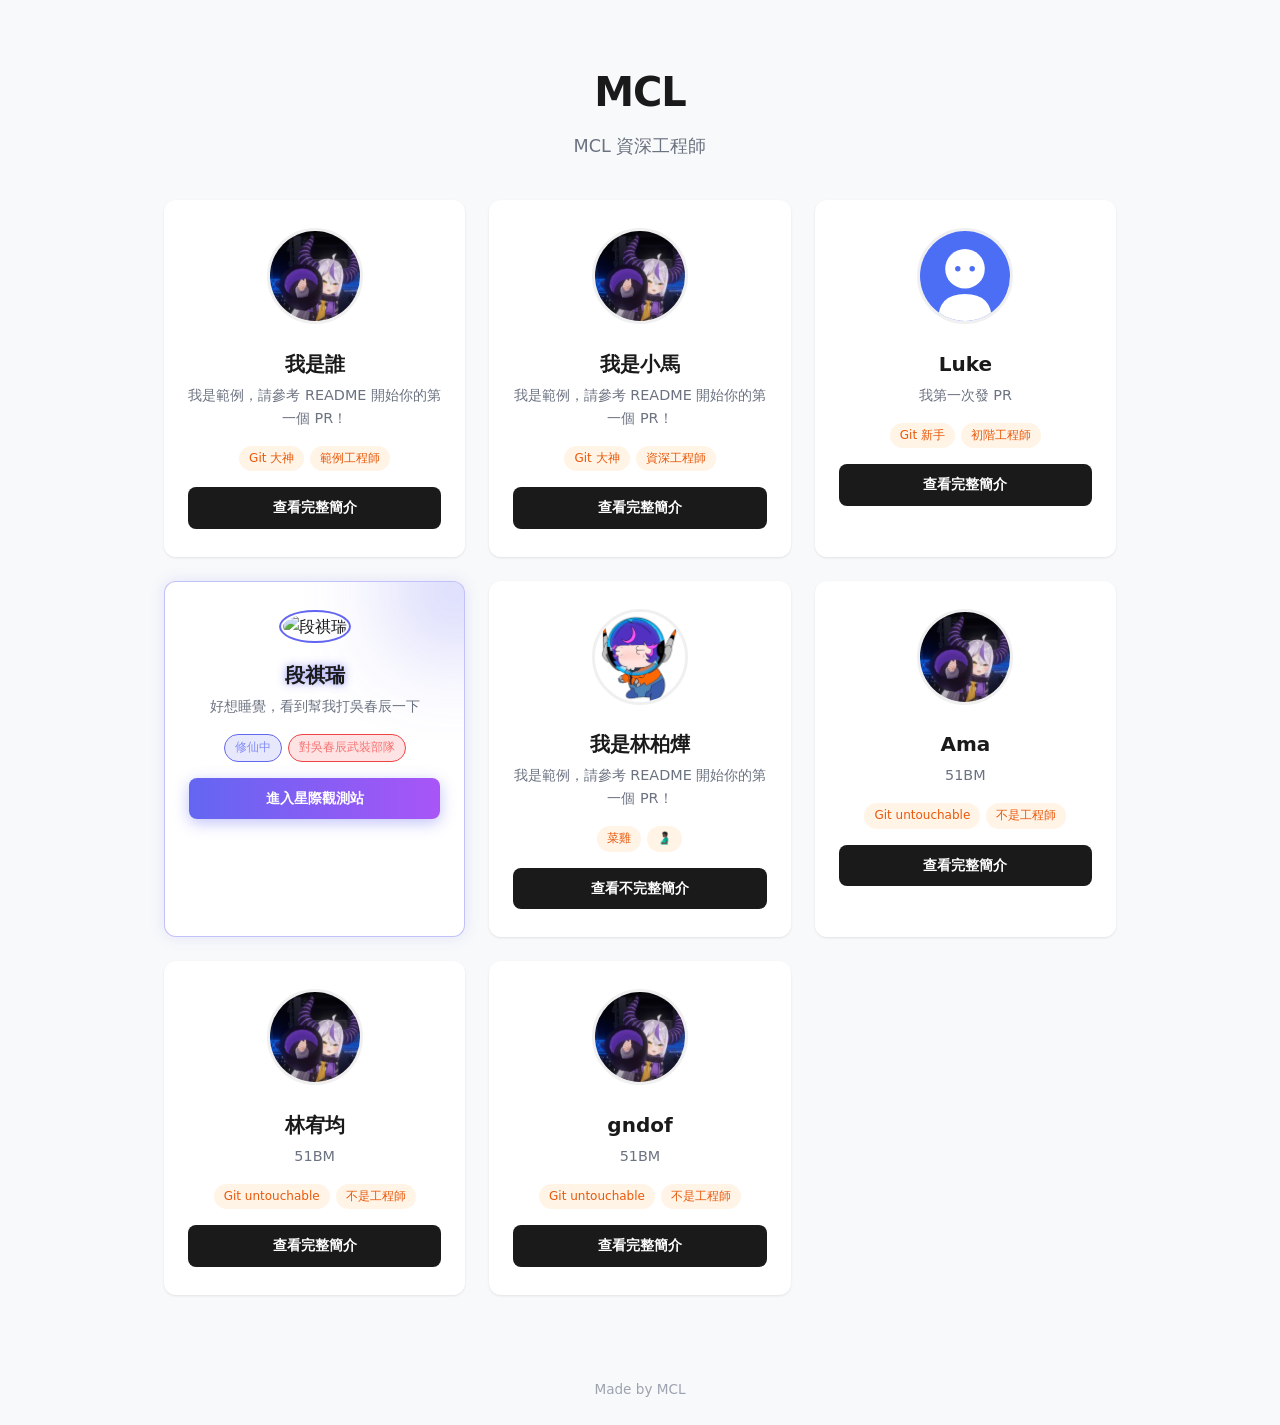
==== index.html @ 8d1e2bb8 "fix: changed avatar" ====
<!doctype html>
<html lang="zh-Hant">
  <head>
    <meta charset="UTF-8" />
    <meta name="viewport" content="width=device-width, initial-scale=1.0" />
    <title>MCL Profiles</title>
    <link rel="icon" type="image/svg+xml" href="assets/favicon.svg" />
    <link rel="stylesheet" href="css/styles.css" />
    <link rel="stylesheet" href="css/cards.css" />
  </head>
  <body>
    <div class="page">
      <header class="hero">
        <h1>MCL</h1>
        <p class="subtitle">MCL 資深工程師</p>
      </header>

      <main class="wall">
        <div class="card">
          <img class="avatar" src="assets/photos/good.jpg" alt="Demo" />
          <h2 class="name">我是誰</h2>
          <p class="bio">我是範例，請參考 README 開始你的第一個 PR！</p>
          <div class="tags">
            <span class="tag">Git 大神</span><span class="tag">範例工程師</span>
          </div>
          <a href="profiles/template" class="view-btn">查看完整簡介</a>
        </div>

        <div class="card">
          <img class="avatar" src="assets/photos/good.jpg" alt="Demo" />
          <h2 class="name">我是小馬</h2>
          <p class="bio">我是範例，請參考 README 開始你的第一個 PR！</p>
          <div class="tags">
            <span class="tag">Git 大神</span><span class="tag">資深工程師</span>
          </div>
          <a href="profiles/arthur" class="view-btn">查看完整簡介</a>
        </div>

        <!-- Luke -->
        <div class="card">
          <img class="avatar" src="assets/photos/luke.svg" alt="Demo" />
          <h2 class="name">Luke</h2>
          <p class="bio">我第一次發 PR</p>
          <div class="tags">
            <span class="tag">Git 新手</span><span class="tag">初階工程師</span>
          </div>
          <a href="profiles/luke" class="view-btn">查看完整簡介</a>
        </div>

        <div class="card card-featured">
          <div class="glow"></div>

          <img
            class="avatar"
            src="https://api.dicebear.com/7.x/avataaars/svg?seed=Duan"
            alt="段祺瑞"
          />
          <h2 class="name">段祺瑞</h2>
          <p class="bio">好想睡覺，看到幫我打吳春辰一下</p>

          <div class="tags">
            <span class="tag tag-primary">修仙中</span>
            <span class="tag tag-danger">對吳春辰武裝部隊</span>
          </div>

          <a href="profiles/rayhuang.html" class="view-btn">進入星際觀測站</a>
        </div>
        <!-- Leo -->
        <div class="card">
          <img class="avatar" src="assets/photos/leo1.jpg" alt="Demo" />
          <h2 class="name">我是林柏燁</h2>
          <p class="bio">我是範例，請參考 README 開始你的第一個 PR！</p>
          <div class="tags">
            <span class="tag">菜雞</span>
	    <span class="tag">🫃🏿</span>
          </div>
          <a href="profiles/leo.html" class="view-btn">查看不完整簡介</a>
        </div>

        <!-- Ama -->
        <!-- 大家要把卡片 HTML 貼在下面這個區塊 -->
        <!-- MEMBER_CARDS_START -->

        <!-- 範例卡片 (完成後可刪除) -->
        <div class="card">
          <img class="avatar" src="assets/photos/good.jpg" alt="Demo" />
          <h2 class="name">Ama</h2>
          <p class="bio">51BM</p>
          <div class="tags">
            <span class="tag">Git untouchable</span
            ><span class="tag">不是工程師</span>
          </div>
          <a href="profiles/ama" class="view-btn">查看完整簡介</a>
        </div>

        <div class="card">
          <img class="avatar" src="assets/photos/good.jpg" alt="Demo" />
          <h2 class="name">林宥均</h2>
          <p class="bio">51BM</p>
          <div class="tags">
            <span class="tag">Git untouchable</span
            ><span class="tag">不是工程師</span>
          </div>
          <a href="profiles/youjlin" class="view-btn">查看完整簡介</a>
        </div>

        <!-- gndof -->
        <div class="card">
          <img class="avatar" src="assets/photos/good.jpg" alt="Demo" />
          <h2 class="name">gndof</h2>
          <p class="bio">51BM</p>
          <div class="tags">
            <span class="tag">Git untouchable</span
            ><span class="tag">不是工程師</span>
          </div>
          <a href="profiles/gndof.html" class="view-btn">查看完整簡介</a>
        </div>

        <!-- MEMBER_CARDS_END -->
      </main>

      <footer>
        <p>Made by MCL</p>
      </footer>
    </div>
  </body>
</html>
---- css/styles.css ----
/* ===== Team Profile Wall ===== */

* {
  margin: 0;
  padding: 0;
  box-sizing: border-box;
}

body {
  font-family: 'Segoe UI', system-ui, -apple-system, sans-serif;
  background: #F8F9FA;
  color: #1A1A1A;
  line-height: 1.6;
}

/* --- Header --- */

.hero {
  text-align: center;
  padding: 60px 20px 40px;
}

.hero h1 {
  font-size: 2.5rem;
  font-weight: 800;
  letter-spacing: -1px;
}

.subtitle {
  color: #6B7280;
  font-size: 1.1rem;
  margin-top: 8px;
}

/* --- Profile Card Grid --- */

.wall {
  display: grid;
  grid-template-columns: repeat(auto-fill, minmax(280px, 1fr));
  gap: 24px;
  max-width: 1000px;
  margin: 0 auto;
  padding: 0 24px 60px;
}


/* --- Detail Page Layout --- */

.profile-page {
  max-width: 800px;
  margin: 60px auto;
  padding: 0 20px;
}

.back-link {
  display: inline-block;
  margin-bottom: 24px;
  color: #6B7280;
  text-decoration: none;
  font-size: 0.9rem;
}

.back-link:hover {
  color: #1A1A1A;
}

.profile-header {
  background: white;
  border-radius: 16px;
  padding: 40px;
  box-shadow: 0 4px 20px rgba(0,0,0,0.05);
  display: flex;
  gap: 32px;
  align-items: center;
}

.profile-header .avatar {
  width: 150px;
  height: 150px;
  border-radius: 20px;
  object-fit: cover;
}

.profile-info h1 {
  font-size: 2rem;
  margin-bottom: 8px;
}

.profile-content {
  margin-top: 32px;
  background: white;
  border-radius: 16px;
  padding: 40px;
  box-shadow: 0 4px 20px rgba(0,0,0,0.05);
}

.profile-content h3 {
  margin-bottom: 16px;
  color: #374151;
}


/* --- Empty State --- */

.empty-state {
  grid-column: 1 / -1;
  text-align: center;
  padding: 80px 20px;
  color: #9CA3AF;
}

.empty-state p:first-child {
  font-size: 1.5rem;
  margin-bottom: 8px;
}

/* --- Footer --- */

footer {
  text-align: center;
  padding: 24px;
  color: #9CA3AF;
  font-size: 0.85rem;
}

/* --- Useless Stuff --- */

.useless-box {
  margin-top: 60px;
  padding: 24px;
  border: 2px dashed #D1D5DB;
  border-radius: 16px;
  text-align: center;
}

.useless-box h4 {
  margin-bottom: 16px;
  color: #9CA3AF;
  font-size: 0.8rem;
  text-transform: uppercase;
}

.progress-container {
  background: #E5E7EB;
  height: 12px;
  border-radius: 6px;
  margin-bottom: 8px;
  overflow: hidden;
}

.progress-bar {
  background: linear-gradient(90deg, #F59E0B, #EF4444);
  width: 99%;
  height: 100%;
  animation: pulse 2s infinite;
}

@keyframes pulse {
  0% { opacity: 0.6; }
  50% { opacity: 1; }
  100% { opacity: 0.6; }
}

.luck-card {
  font-size: 1.5rem;
  margin: 20px 0;
  cursor: help;
}

.boring-btn {
  background: #F3F4F6;
  border: 1px solid #D1D5DB;
  padding: 8px 16px;
  border-radius: 6px;
  cursor: pointer;
  font-size: 0.8rem;
}

.boring-btn:active {
  transform: scale(0.95);
}

/* --- Back Button --- */

.back-btn {
  display: inline-block;
  margin-bottom: 24px;
  padding: 8px 16px;
  background: white;
  color: #374151;
  text-decoration: none;
  border-radius: 8px;
  font-size: 0.85rem;
  font-weight: 500;
  border: 1px solid #E5E7EB;
  transition: all 0.2s;
}
---- css/cards.css ----
/* --- Individual Card --- */

.card {
  background: #FFFFFF;
  border-radius: 12px;
  padding: 28px 24px;
  text-align: center;
  box-shadow: 0 1px 3px rgba(0,0,0,0.06), 0 1px 2px rgba(0,0,0,0.04);
  transition: transform 0.2s, box-shadow 0.2s;
}

.card:hover {
  transform: translateY(-4px);
  box-shadow: 0 8px 25px rgba(0,0,0,0.08);
}

.card .avatar {
  width: 96px;
  height: 96px;
  border-radius: 50%;
  object-fit: cover;
  margin-bottom: 16px;
  border: 3px solid #F0F0F0;
}

.card .name {
  font-size: 1.25rem;
  font-weight: 700;
  margin-bottom: 4px;
}

.card .title {
  font-size: 0.85rem;
  color: #E8590C;
  font-weight: 600;
  text-transform: uppercase;
  letter-spacing: 0.5px;
  margin-bottom: 12px;
}

.card .bio {
  font-size: 0.9rem;
  color: #6B7280;
  margin-bottom: 16px;
}

.card .tags {
  display: flex;
  flex-wrap: wrap;
  gap: 6px;
  justify-content: center;
  margin-bottom: 16px;
}

.card .tag {
  background: #FFF4E6;
  color: #E8590C;
  font-size: 0.75rem;
  padding: 3px 10px;
  border-radius: 99px;
  font-weight: 500;
}

.card .links {
  display: flex;
  gap: 12px;
  justify-content: center;
}

.card .links a {
  color: #9CA3AF;
  text-decoration: none;
  font-size: 0.8rem;
  transition: color 0.15s;
}

.card .links a:hover {
  color: #E8590C;
}

/* --- Card Button --- */

.view-btn {
  display: block;
  width: 100%;
  padding: 10px;
  margin-top: 16px;
  background: #1A1A1A;
  color: white;
  text-decoration: none;
  border-radius: 8px;
  font-size: 0.85rem;
  font-weight: 600;
  transition: opacity 0.2s;
}

.view-btn:hover {
  opacity: 0.8;
}

/* --- Special Card Variants --- */

.card.card-featured {
  position: relative;
  overflow: hidden;
  border: 1px solid rgba(99, 102, 241, 0.4);
  box-shadow: 0 0 15px rgba(99, 102, 241, 0.15);
  transition: all 0.3s ease;
}

.card.card-featured:hover {
  box-shadow: 0 0 25px rgba(99, 102, 241, 0.6);
  transform: translateY(-5px);
}

.card-featured .glow {
  position: absolute;
  top: -40px;
  right: -40px;
  width: 100px;
  height: 100px;
  background: #6366f1;
  filter: blur(50px);
  opacity: 0.4;
  pointer-events: none;
}

.card-featured .avatar {
  border: 2px solid #6366f1;
  padding: 2px;
}

.card-featured .name {
  text-shadow: 0 0 8px rgba(99, 102, 241, 0.8);
}

.card-featured .tag-primary {
  background: rgba(99, 102, 241, 0.15);
  border: 1px solid #6366f1;
  color: #818cf8;
}

.card-featured .tag-danger {
  background: rgba(239, 68, 68, 0.15);
  border: 1px solid #ef4444;
  color: #f87171;
}

.card-featured .view-btn {
  background: linear-gradient(90deg, #6366f1, #a855f7);
  border: none;
  color: white;
  box-shadow: 0 4px 15px rgba(99, 102, 241, 0.4);
}

.card-featured .view-btn:hover {
  opacity: 0.9;
  transform: translateY(-1px);
}
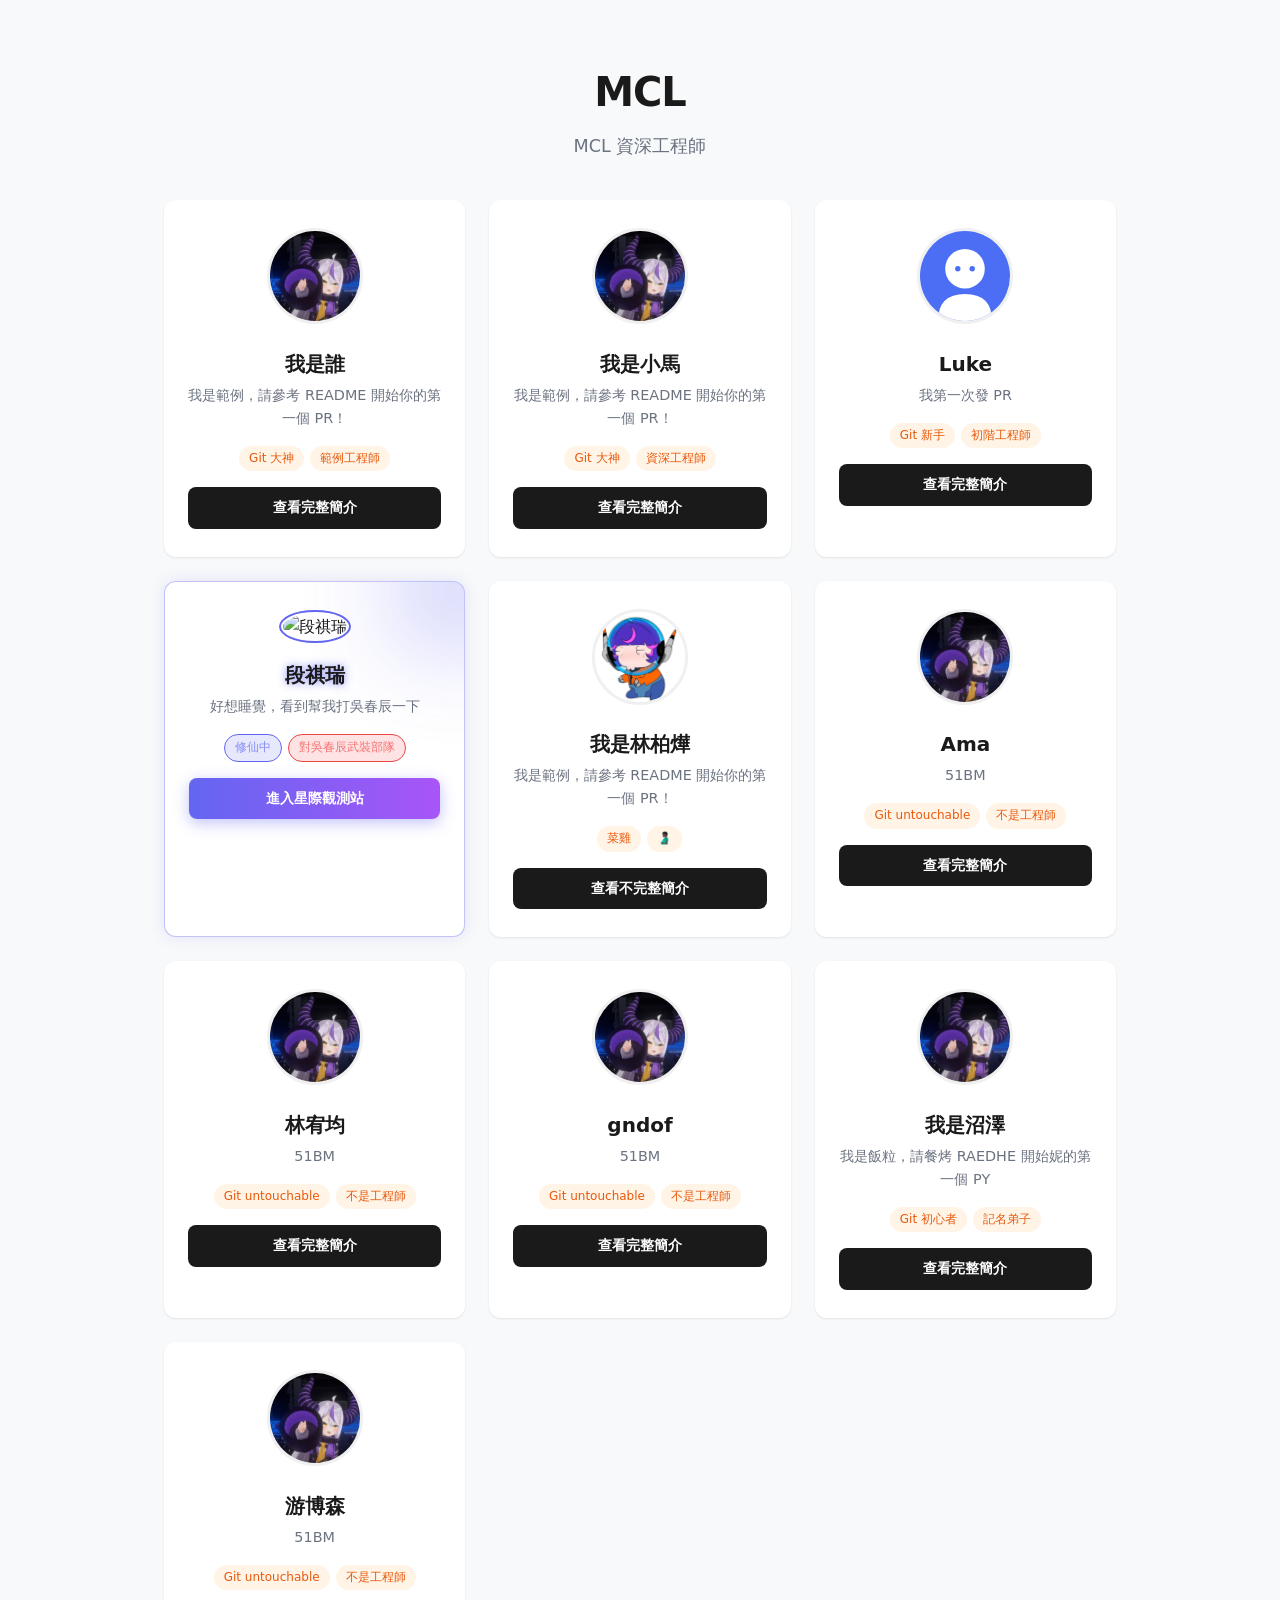
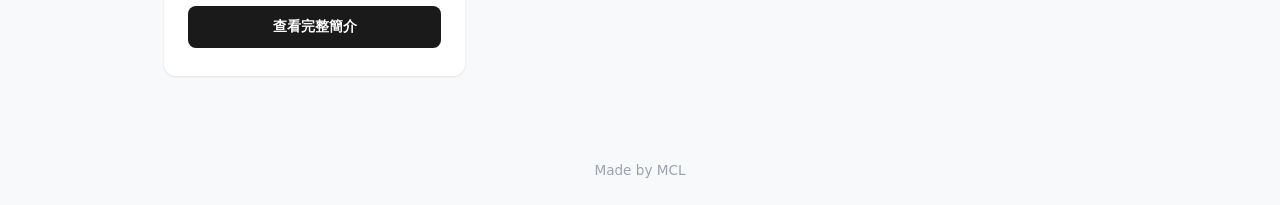
==== commit 0cc4b14f: "Merge pull request #14 from OpenMCL/Josh_branch feat: my first edition" ====
--- a/index.html
+++ b/index.html
@@ -67,7 +67,7 @@
         </div>
         <!-- Leo -->
         <div class="card">
-          <img class="avatar" src="assets/photos/leo1.jpg" alt="Demo" />
+          <img class="avatar" src="assets/photos/leo.jpg" alt="Demo" />
           <h2 class="name">我是林柏燁</h2>
           <p class="bio">我是範例，請參考 README 開始你的第一個 PR！</p>
           <div class="tags">
@@ -114,6 +114,27 @@
             ><span class="tag">不是工程師</span>
           </div>
           <a href="profiles/gndof.html" class="view-btn">查看完整簡介</a>
+
+        </div>
+        <div class="card">
+          <img class="avatar" src="assets/photos/good.jpg" alt="Demo" />
+          <h2 class="name">我是沼澤</h2>
+          <p class="bio">我是飯粒，請餐烤 RAEDHE 開始妮的第一個 PY</p>
+          <div class="tags">
+            <span class="tag">Git 初心者</span><span class="tag">記名弟子</span>
+          </div>
+          <a href="profiles/Josh_page.html" class="view-btn">查看完整簡介</a>
+        </div>
+
+        <div class="card">
+          <img class="avatar" src="assets/photos/good.jpg" alt="Demo" />
+          <h2 class="name">游博森</h2>
+          <p class="bio">51BM</p>
+          <div class="tags">
+            <span class="tag">Git untouchable</span
+            ><span class="tag">不是工程師</span>
+          </div>
+          <a href="profiles/bosenda.html" class="view-btn">查看完整簡介</a>
         </div>
 
         <!-- MEMBER_CARDS_END -->
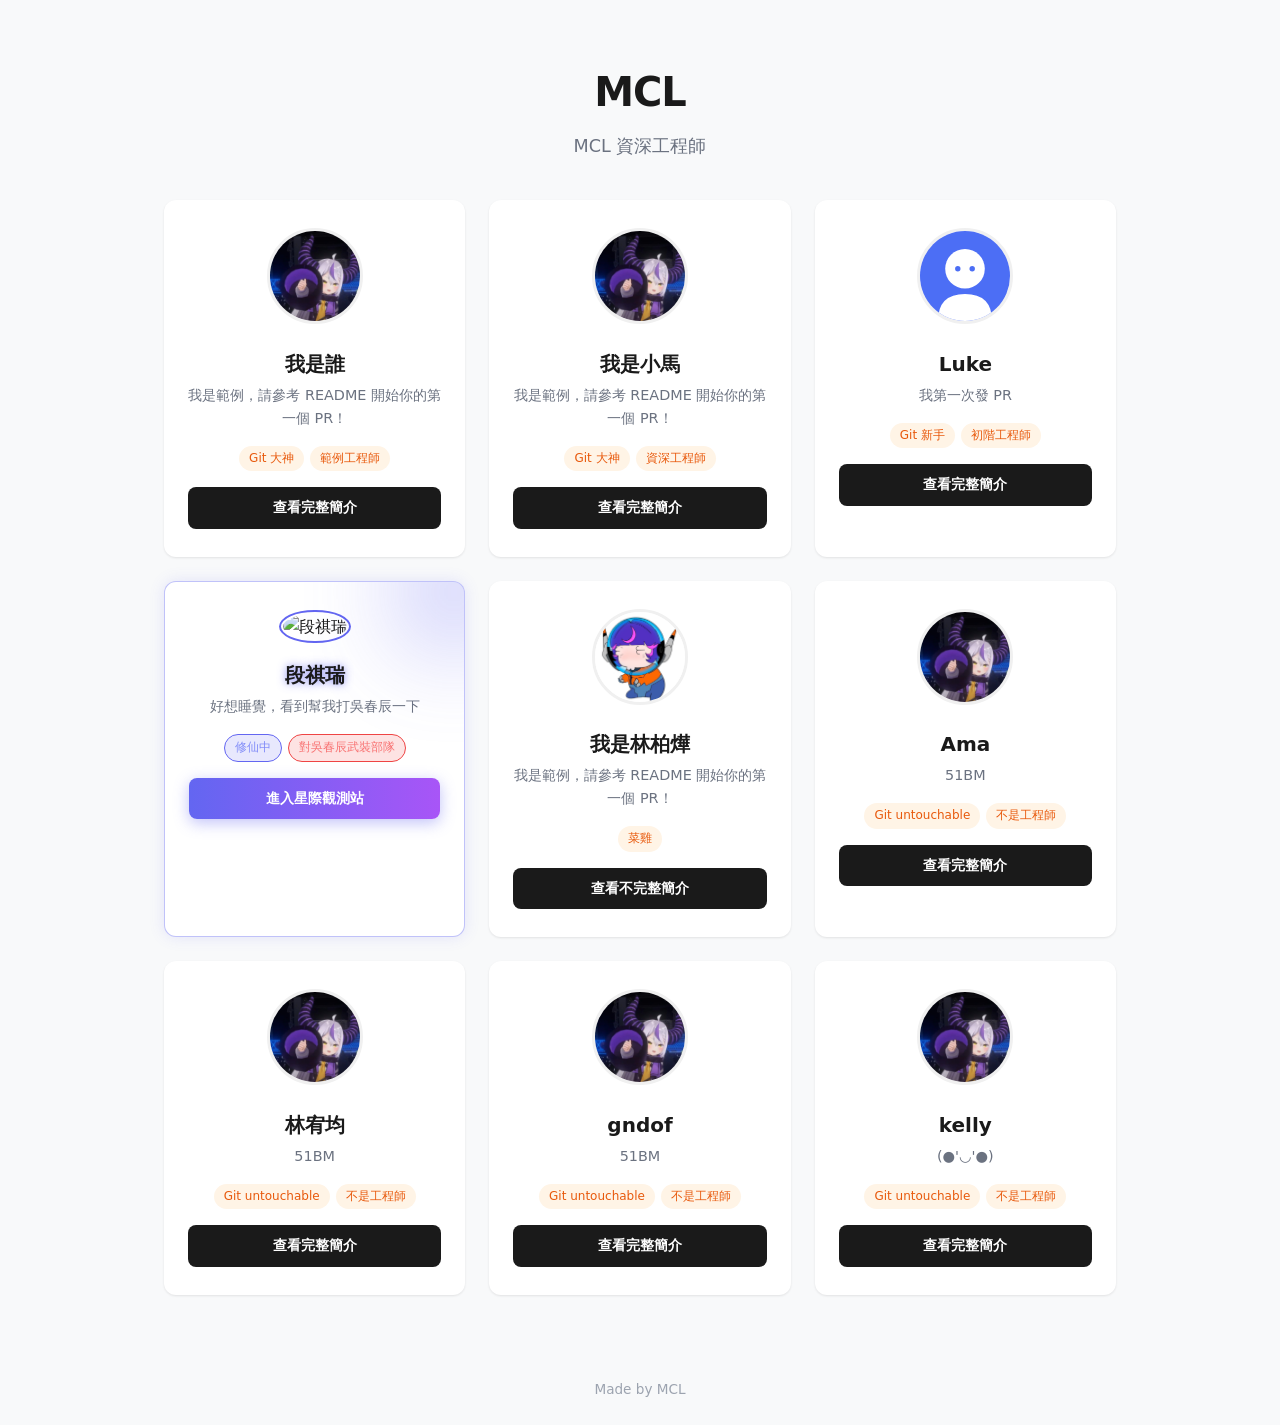
==== commit b996f70e: "add/kelly" ====
--- a/index.html
+++ b/index.html
@@ -72,7 +72,6 @@
           <p class="bio">我是範例，請參考 README 開始你的第一個 PR！</p>
           <div class="tags">
             <span class="tag">菜雞</span>
-	    <span class="tag">🫃🏿</span>
           </div>
           <a href="profiles/leo.html" class="view-btn">查看不完整簡介</a>
         </div>
@@ -114,28 +113,19 @@
             ><span class="tag">不是工程師</span>
           </div>
           <a href="profiles/gndof.html" class="view-btn">查看完整簡介</a>
-
-        </div>
-        <div class="card">
-          <img class="avatar" src="assets/photos/good.jpg" alt="Demo" />
-          <h2 class="name">我是沼澤</h2>
-          <p class="bio">我是飯粒，請餐烤 RAEDHE 開始妮的第一個 PY</p>
-          <div class="tags">
-            <span class="tag">Git 初心者</span><span class="tag">記名弟子</span>
-          </div>
-          <a href="profiles/Josh_page.html" class="view-btn">查看完整簡介</a>
         </div>
 
         <div class="card">
           <img class="avatar" src="assets/photos/good.jpg" alt="Demo" />
-          <h2 class="name">游博森</h2>
-          <p class="bio">51BM</p>
+          <h2 class="name">kelly</h2>
+          <p class="bio">(●'◡'●)</p>
           <div class="tags">
             <span class="tag">Git untouchable</span
             ><span class="tag">不是工程師</span>
           </div>
-          <a href="profiles/bosenda.html" class="view-btn">查看完整簡介</a>
+          <a href="profiles/kelly.html" class="view-btn">查看完整簡介</a>
         </div>
+
 
         <!-- MEMBER_CARDS_END -->
       </main>
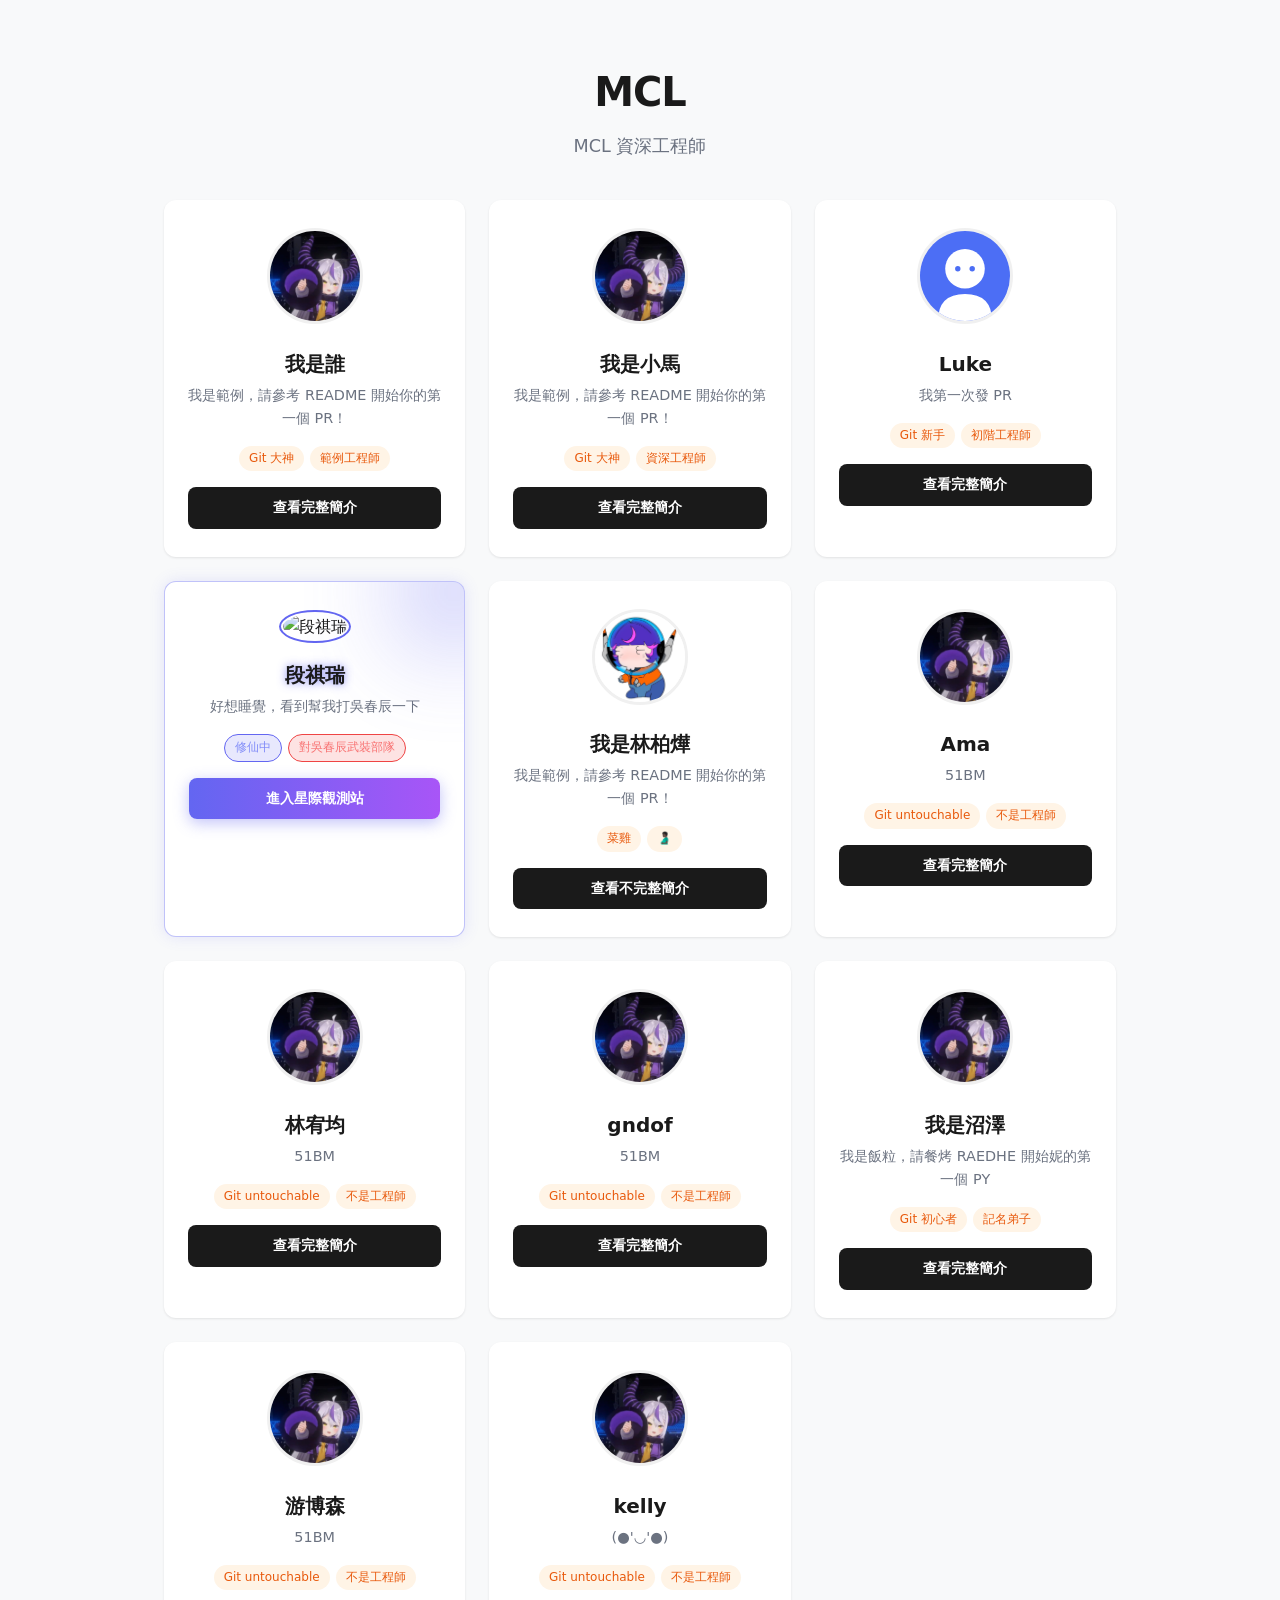
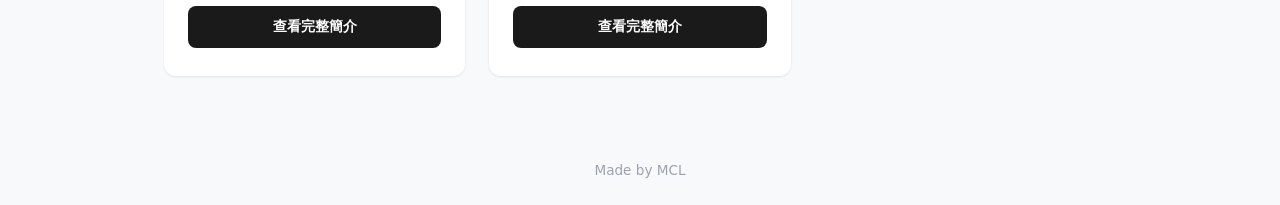
==== commit f30c4c41: "Merge pull request #17 from OpenMCL/add/kelly add/kelly" ====
--- a/index.html
+++ b/index.html
@@ -72,6 +72,7 @@
           <p class="bio">我是範例，請參考 README 開始你的第一個 PR！</p>
           <div class="tags">
             <span class="tag">菜雞</span>
+	    <span class="tag">🫃🏿</span>
           </div>
           <a href="profiles/leo.html" class="view-btn">查看不完整簡介</a>
         </div>
@@ -113,6 +114,27 @@
             ><span class="tag">不是工程師</span>
           </div>
           <a href="profiles/gndof.html" class="view-btn">查看完整簡介</a>
+
+        </div>
+        <div class="card">
+          <img class="avatar" src="assets/photos/good.jpg" alt="Demo" />
+          <h2 class="name">我是沼澤</h2>
+          <p class="bio">我是飯粒，請餐烤 RAEDHE 開始妮的第一個 PY</p>
+          <div class="tags">
+            <span class="tag">Git 初心者</span><span class="tag">記名弟子</span>
+          </div>
+          <a href="profiles/Josh_page.html" class="view-btn">查看完整簡介</a>
+        </div>
+
+        <div class="card">
+          <img class="avatar" src="assets/photos/good.jpg" alt="Demo" />
+          <h2 class="name">游博森</h2>
+          <p class="bio">51BM</p>
+          <div class="tags">
+            <span class="tag">Git untouchable</span
+            ><span class="tag">不是工程師</span>
+          </div>
+          <a href="profiles/bosenda.html" class="view-btn">查看完整簡介</a>
         </div>
 
         <div class="card">
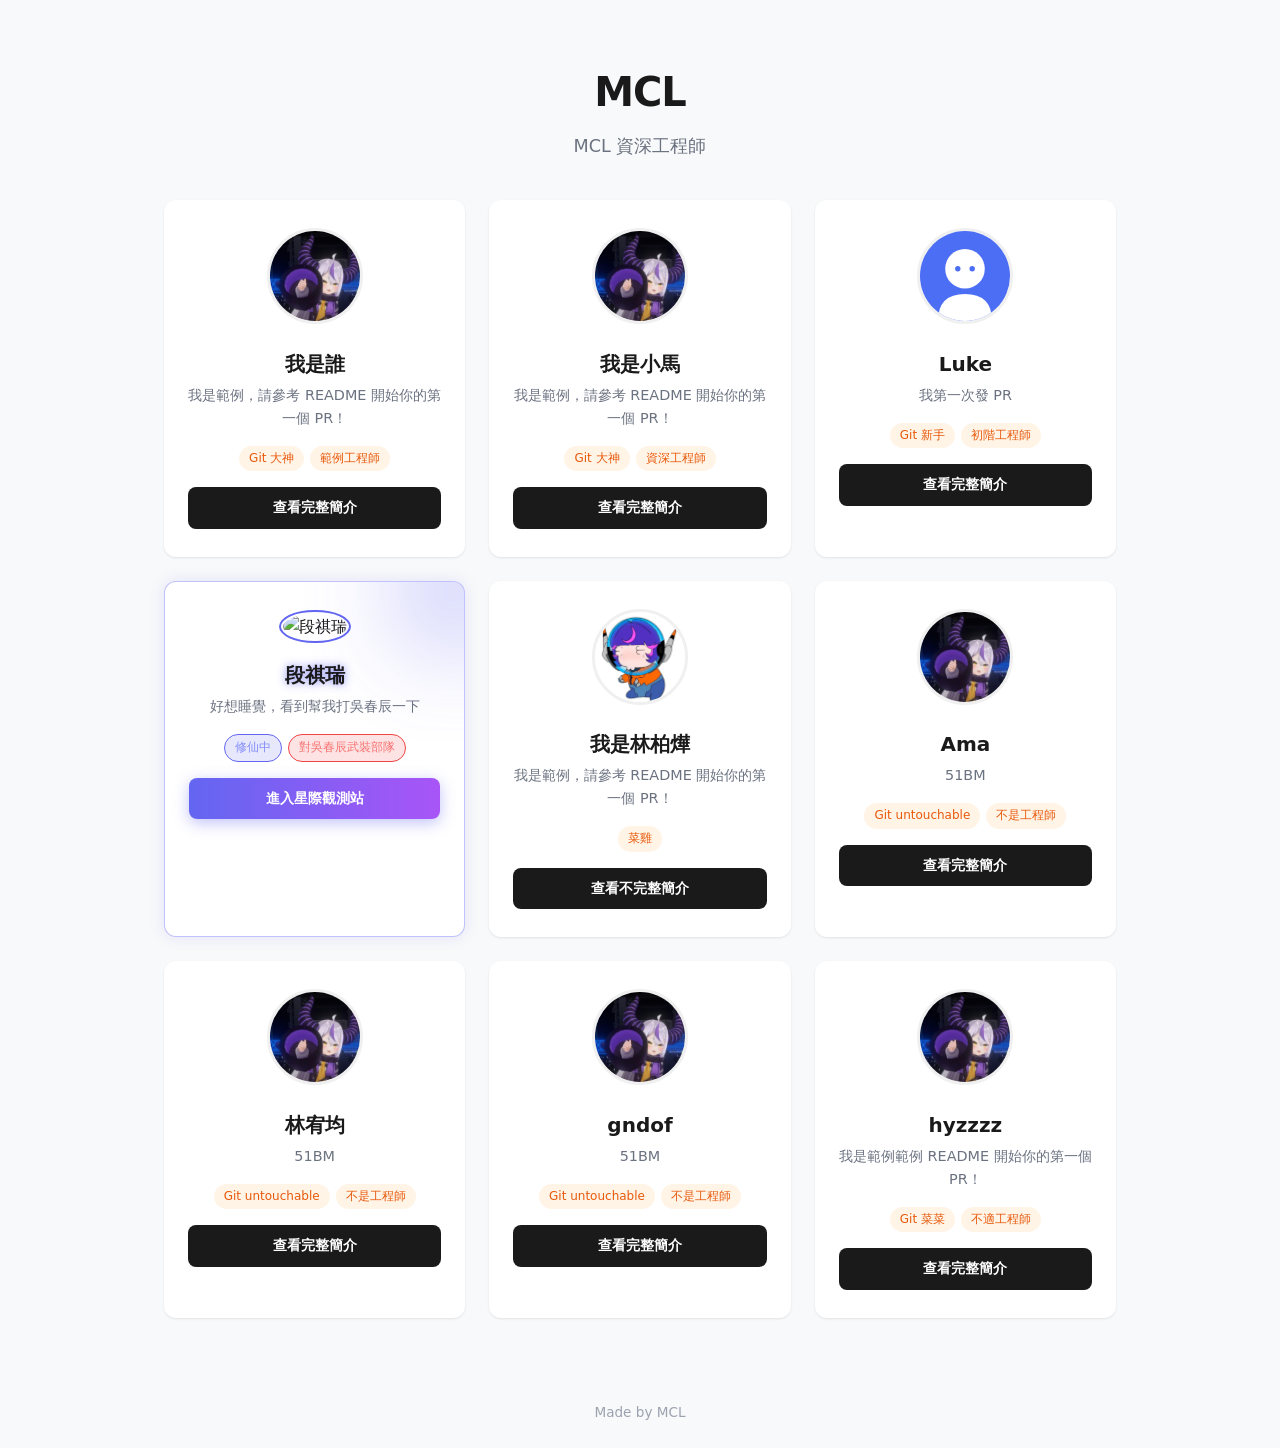
==== commit 86b247c5: "feat: add hyzzzz" ====
--- a/index.html
+++ b/index.html
@@ -72,7 +72,6 @@
           <p class="bio">我是範例，請參考 README 開始你的第一個 PR！</p>
           <div class="tags">
             <span class="tag">菜雞</span>
-	    <span class="tag">🫃🏿</span>
           </div>
           <a href="profiles/leo.html" class="view-btn">查看不完整簡介</a>
         </div>
@@ -114,40 +113,17 @@
             ><span class="tag">不是工程師</span>
           </div>
           <a href="profiles/gndof.html" class="view-btn">查看完整簡介</a>
-
-        </div>
-        <div class="card">
-          <img class="avatar" src="assets/photos/good.jpg" alt="Demo" />
-          <h2 class="name">我是沼澤</h2>
-          <p class="bio">我是飯粒，請餐烤 RAEDHE 開始妮的第一個 PY</p>
-          <div class="tags">
-            <span class="tag">Git 初心者</span><span class="tag">記名弟子</span>
-          </div>
-          <a href="profiles/Josh_page.html" class="view-btn">查看完整簡介</a>
         </div>
 
         <div class="card">
           <img class="avatar" src="assets/photos/good.jpg" alt="Demo" />
-          <h2 class="name">游博森</h2>
-          <p class="bio">51BM</p>
+          <h2 class="name">hyzzzz</h2>
+          <p class="bio">我是範例範例 README 開始你的第一個 PR！</p>
           <div class="tags">
-            <span class="tag">Git untouchable</span
-            ><span class="tag">不是工程師</span>
+            <span class="tag">Git 菜菜</span><span class="tag">不適工程師</span>
           </div>
-          <a href="profiles/bosenda.html" class="view-btn">查看完整簡介</a>
+          <a href="profiles/template" class="view-btn">查看完整簡介</a>
         </div>
-
-        <div class="card">
-          <img class="avatar" src="assets/photos/good.jpg" alt="Demo" />
-          <h2 class="name">kelly</h2>
-          <p class="bio">(●'◡'●)</p>
-          <div class="tags">
-            <span class="tag">Git untouchable</span
-            ><span class="tag">不是工程師</span>
-          </div>
-          <a href="profiles/kelly.html" class="view-btn">查看完整簡介</a>
-        </div>
-
 
         <!-- MEMBER_CARDS_END -->
       </main>
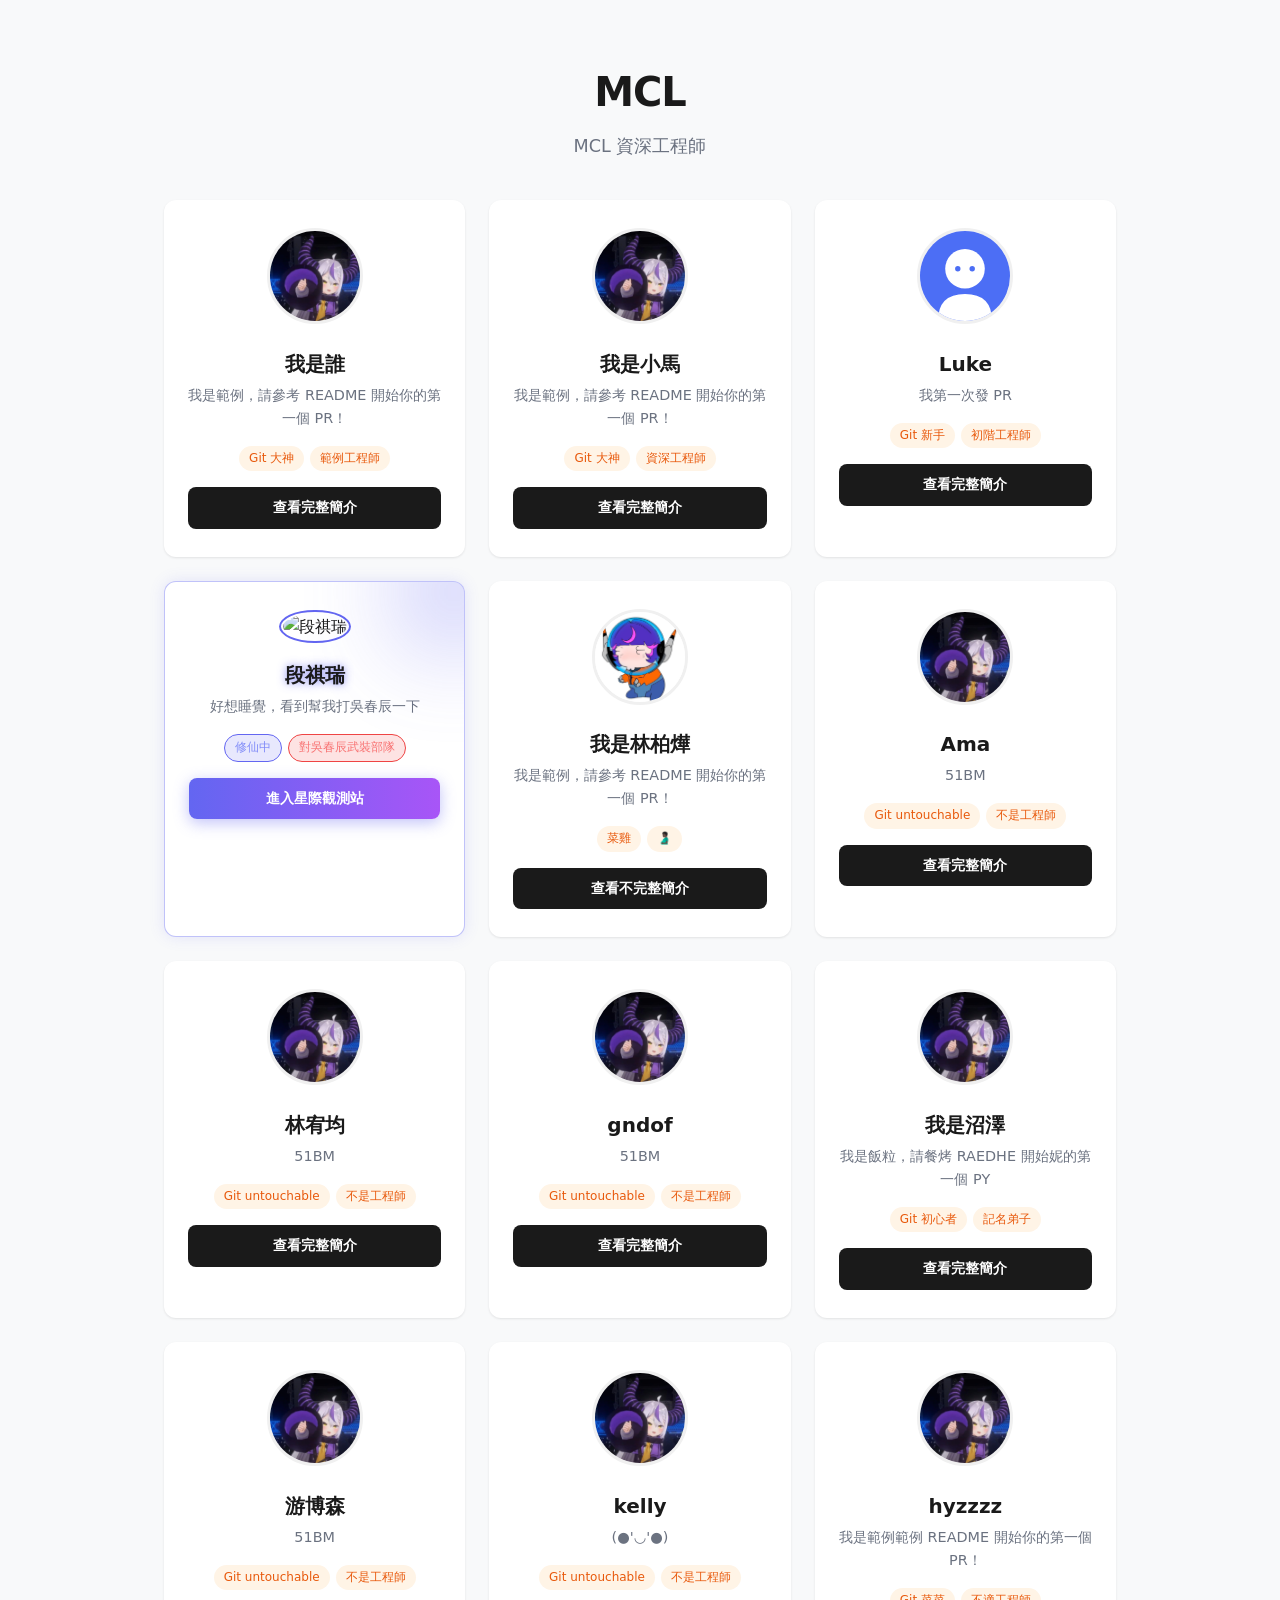
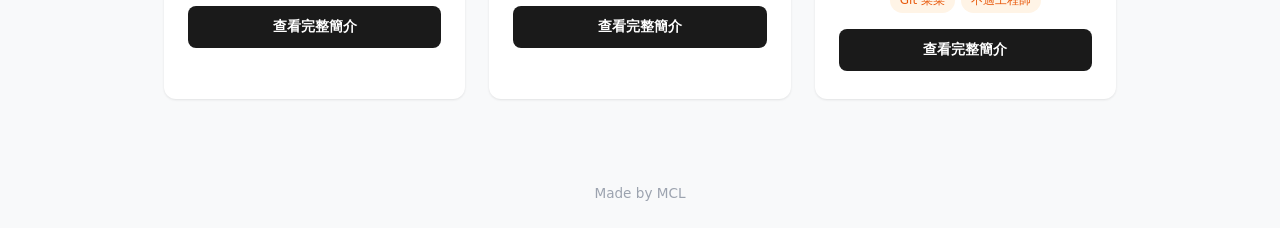
==== commit 16c84d95: "Merge pull request #19 from OpenMCL/add/hyzzzz feat: add hyzzzz" ====
--- a/index.html
+++ b/index.html
@@ -72,6 +72,7 @@
           <p class="bio">我是範例，請參考 README 開始你的第一個 PR！</p>
           <div class="tags">
             <span class="tag">菜雞</span>
+	    <span class="tag">🫃🏿</span>
           </div>
           <a href="profiles/leo.html" class="view-btn">查看不完整簡介</a>
         </div>
@@ -113,7 +114,40 @@
             ><span class="tag">不是工程師</span>
           </div>
           <a href="profiles/gndof.html" class="view-btn">查看完整簡介</a>
+
         </div>
+        <div class="card">
+          <img class="avatar" src="assets/photos/good.jpg" alt="Demo" />
+          <h2 class="name">我是沼澤</h2>
+          <p class="bio">我是飯粒，請餐烤 RAEDHE 開始妮的第一個 PY</p>
+          <div class="tags">
+            <span class="tag">Git 初心者</span><span class="tag">記名弟子</span>
+          </div>
+          <a href="profiles/Josh_page.html" class="view-btn">查看完整簡介</a>
+        </div>
+
+        <div class="card">
+          <img class="avatar" src="assets/photos/good.jpg" alt="Demo" />
+          <h2 class="name">游博森</h2>
+          <p class="bio">51BM</p>
+          <div class="tags">
+            <span class="tag">Git untouchable</span
+            ><span class="tag">不是工程師</span>
+          </div>
+          <a href="profiles/bosenda.html" class="view-btn">查看完整簡介</a>
+        </div>
+
+        <div class="card">
+          <img class="avatar" src="assets/photos/good.jpg" alt="Demo" />
+          <h2 class="name">kelly</h2>
+          <p class="bio">(●'◡'●)</p>
+          <div class="tags">
+            <span class="tag">Git untouchable</span
+            ><span class="tag">不是工程師</span>
+          </div>
+          <a href="profiles/kelly.html" class="view-btn">查看完整簡介</a>
+        </div>
+
 
         <div class="card">
           <img class="avatar" src="assets/photos/good.jpg" alt="Demo" />
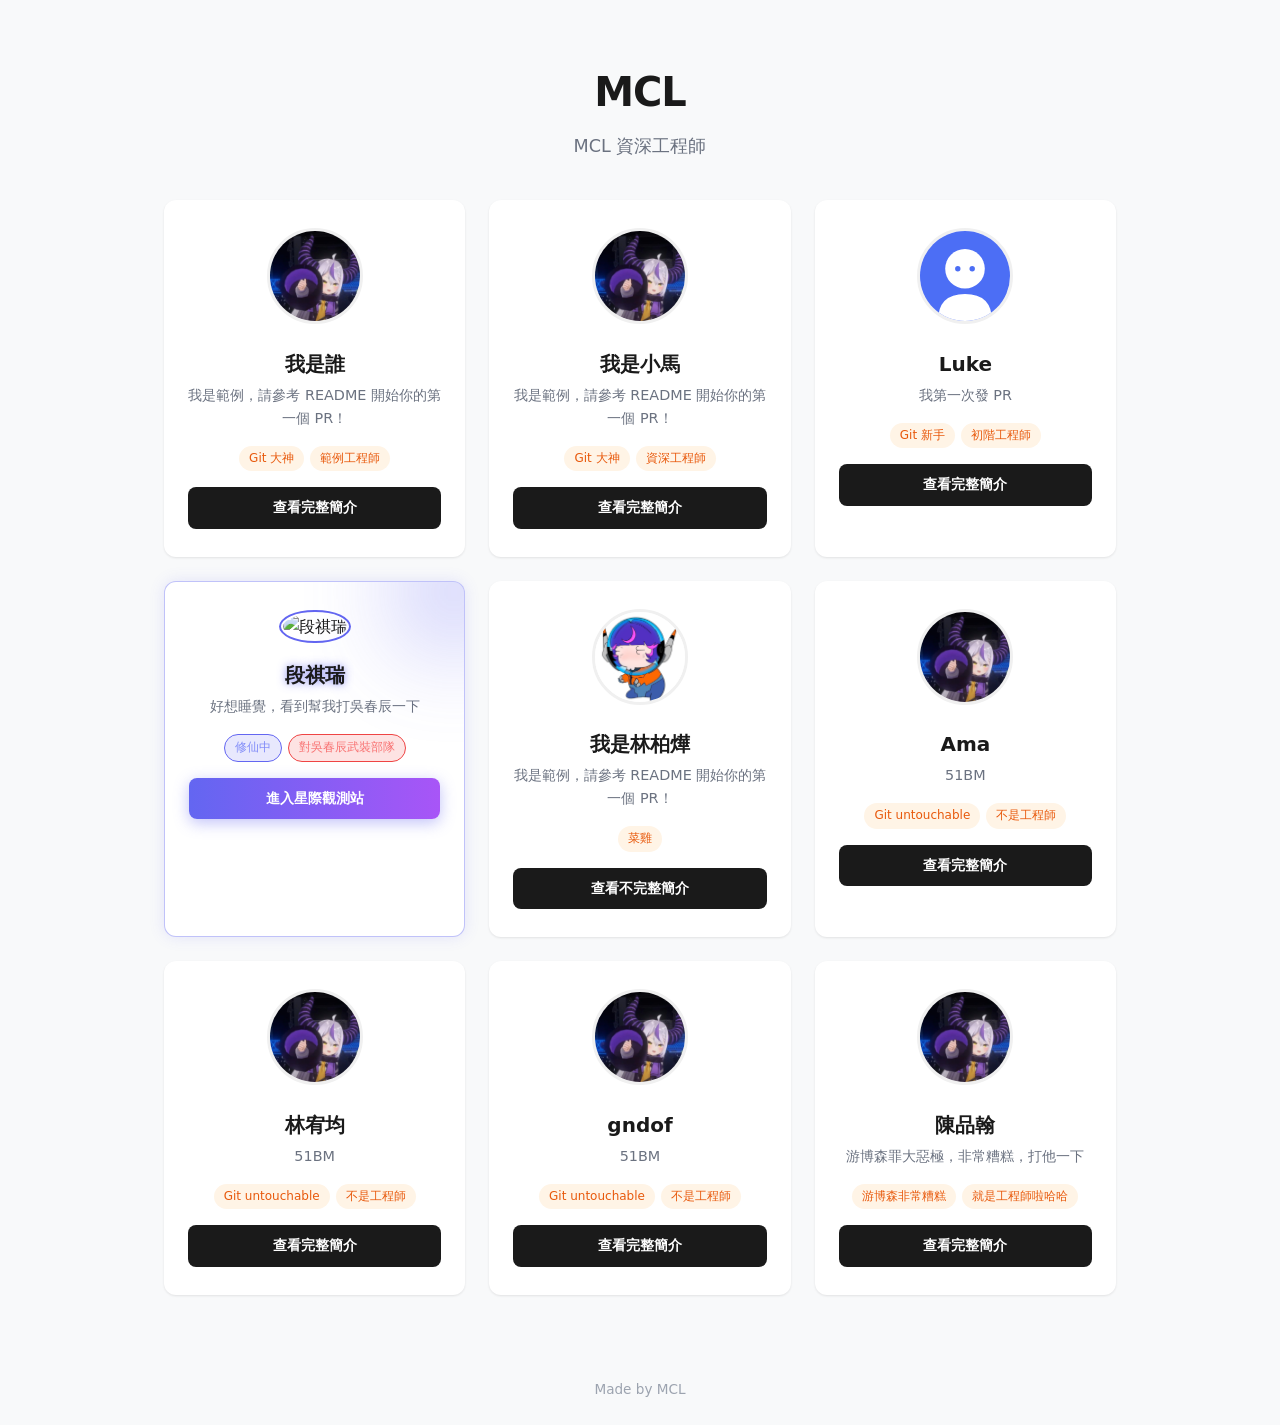
==== commit 79404f05: "fix: fix the bug that i cannot be seen in the main page" ====
--- a/index.html
+++ b/index.html
@@ -72,7 +72,6 @@
           <p class="bio">我是範例，請參考 README 開始你的第一個 PR！</p>
           <div class="tags">
             <span class="tag">菜雞</span>
-	    <span class="tag">🫃🏿</span>
           </div>
           <a href="profiles/leo.html" class="view-btn">查看不完整簡介</a>
         </div>
@@ -114,49 +113,18 @@
             ><span class="tag">不是工程師</span>
           </div>
           <a href="profiles/gndof.html" class="view-btn">查看完整簡介</a>
-
         </div>
+        
+        <!-- danny -->
         <div class="card">
           <img class="avatar" src="assets/photos/good.jpg" alt="Demo" />
-          <h2 class="name">我是沼澤</h2>
-          <p class="bio">我是飯粒，請餐烤 RAEDHE 開始妮的第一個 PY</p>
+          <h2 class="name">陳品翰</h2>
+          <p class="bio">游博森罪大惡極，非常糟糕，打他一下</p>
           <div class="tags">
-            <span class="tag">Git 初心者</span><span class="tag">記名弟子</span>
+            <span class="tag">游博森非常糟糕</span
+            ><span class="tag">就是工程師啦哈哈</span>
           </div>
-          <a href="profiles/Josh_page.html" class="view-btn">查看完整簡介</a>
-        </div>
-
-        <div class="card">
-          <img class="avatar" src="assets/photos/good.jpg" alt="Demo" />
-          <h2 class="name">游博森</h2>
-          <p class="bio">51BM</p>
-          <div class="tags">
-            <span class="tag">Git untouchable</span
-            ><span class="tag">不是工程師</span>
-          </div>
-          <a href="profiles/bosenda.html" class="view-btn">查看完整簡介</a>
-        </div>
-
-        <div class="card">
-          <img class="avatar" src="assets/photos/good.jpg" alt="Demo" />
-          <h2 class="name">kelly</h2>
-          <p class="bio">(●'◡'●)</p>
-          <div class="tags">
-            <span class="tag">Git untouchable</span
-            ><span class="tag">不是工程師</span>
-          </div>
-          <a href="profiles/kelly.html" class="view-btn">查看完整簡介</a>
-        </div>
-
-
-        <div class="card">
-          <img class="avatar" src="assets/photos/good.jpg" alt="Demo" />
-          <h2 class="name">hyzzzz</h2>
-          <p class="bio">我是範例範例 README 開始你的第一個 PR！</p>
-          <div class="tags">
-            <span class="tag">Git 菜菜</span><span class="tag">不適工程師</span>
-          </div>
-          <a href="profiles/template" class="view-btn">查看完整簡介</a>
+          <a href="profiles/danny.html" class="view-btn">查看完整簡介</a>
         </div>
 
         <!-- MEMBER_CARDS_END -->
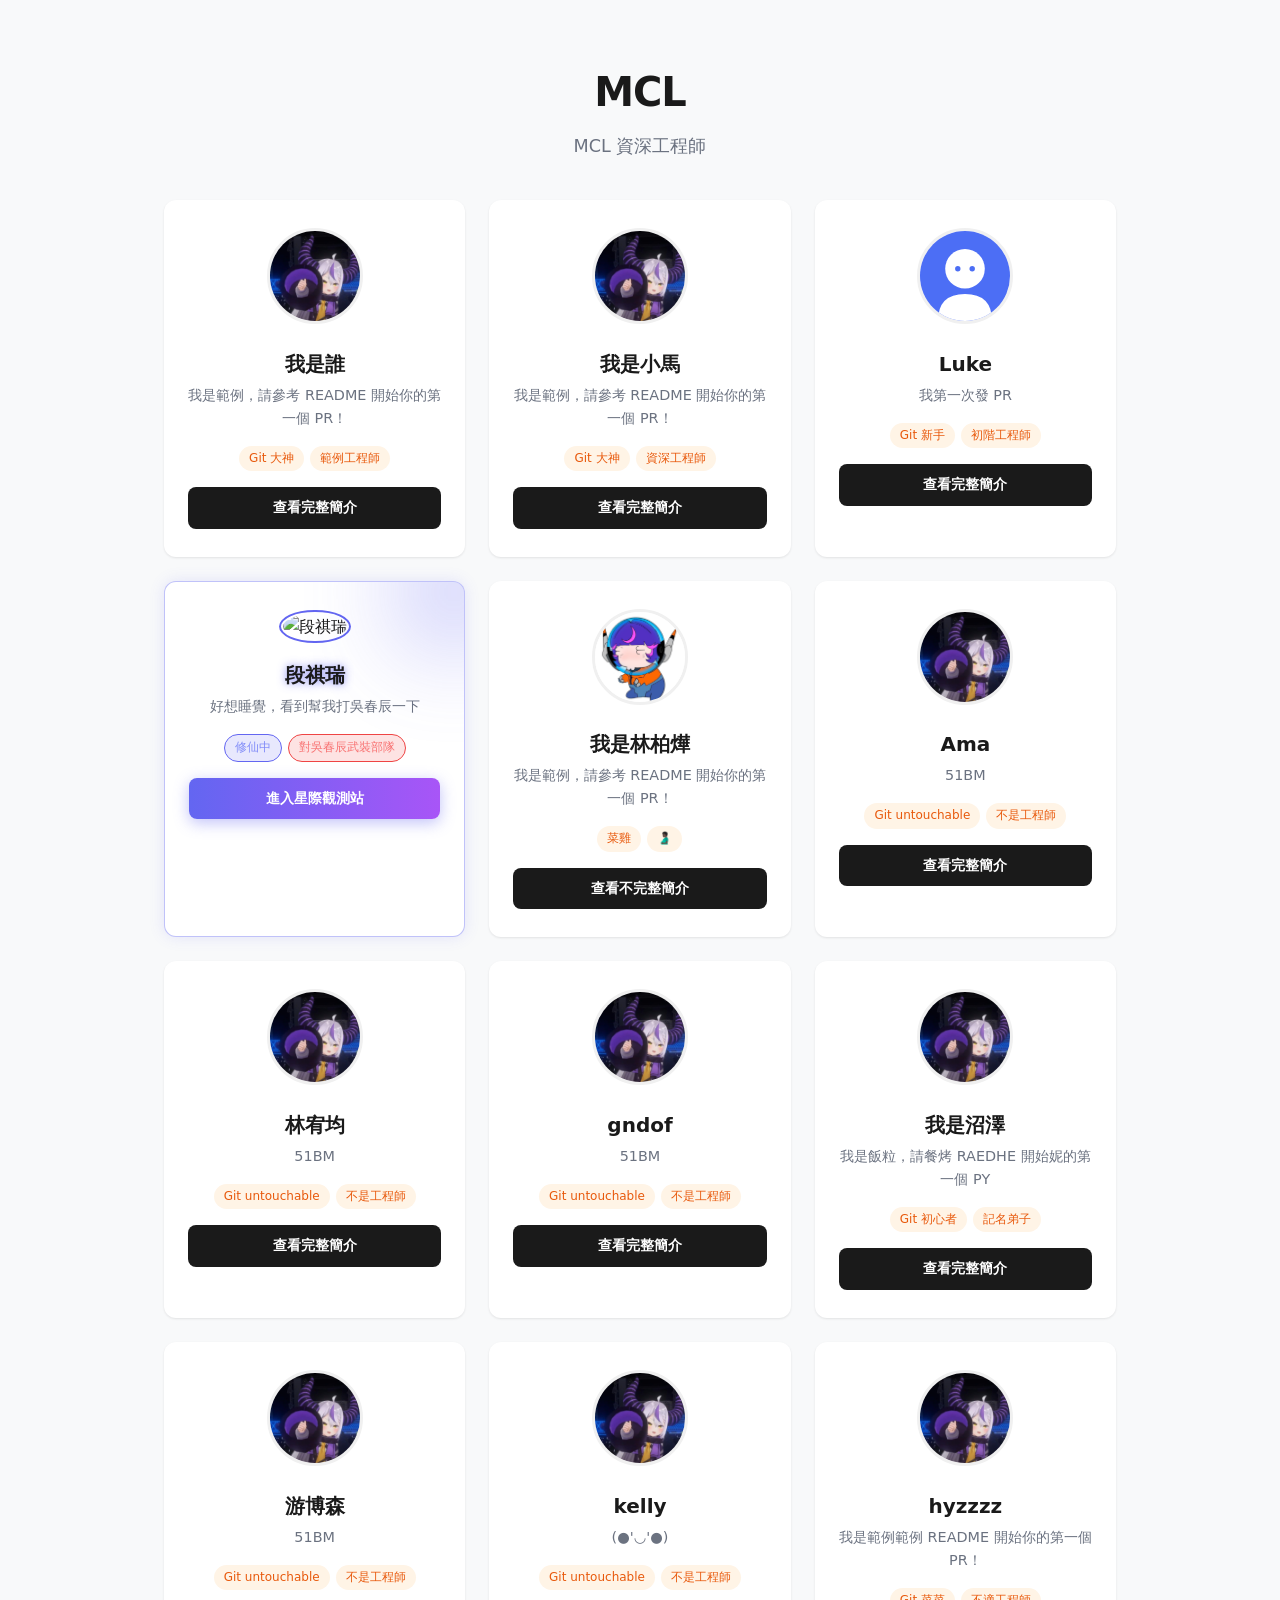
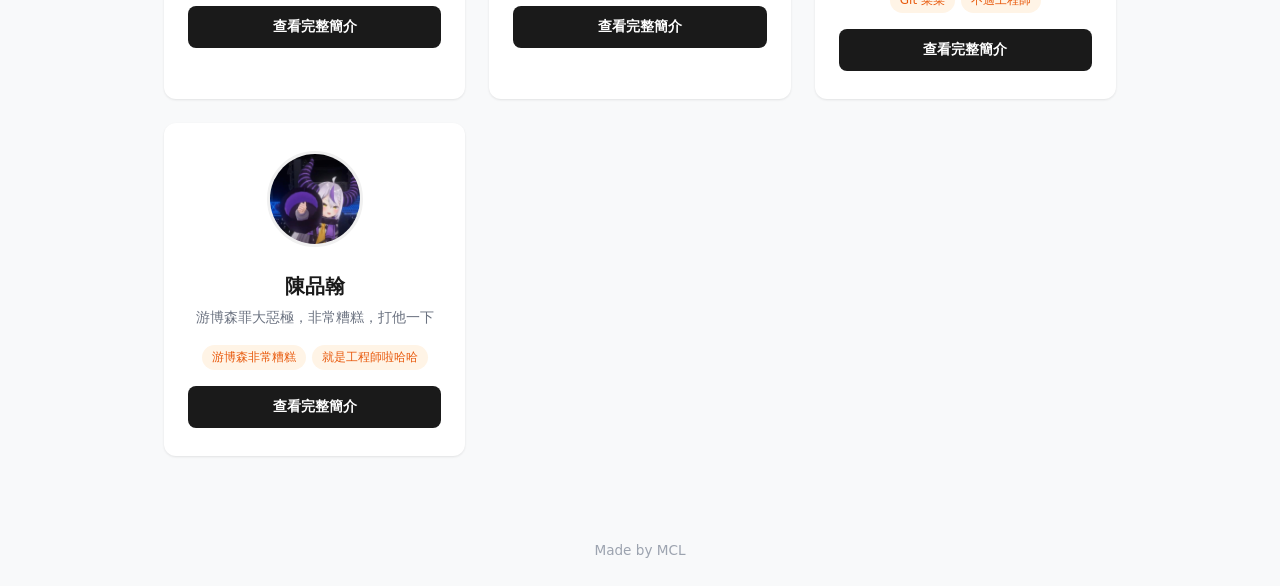
==== commit 928ba748: "Merge pull request #21 from OpenMCL/add/danny fix: fix the bug that i cannot be seen in the main pag" ====
--- a/index.html
+++ b/index.html
@@ -72,6 +72,7 @@
           <p class="bio">我是範例，請參考 README 開始你的第一個 PR！</p>
           <div class="tags">
             <span class="tag">菜雞</span>
+	    <span class="tag">🫃🏿</span>
           </div>
           <a href="profiles/leo.html" class="view-btn">查看不完整簡介</a>
         </div>
@@ -113,6 +114,49 @@
             ><span class="tag">不是工程師</span>
           </div>
           <a href="profiles/gndof.html" class="view-btn">查看完整簡介</a>
+
+        </div>
+        <div class="card">
+          <img class="avatar" src="assets/photos/good.jpg" alt="Demo" />
+          <h2 class="name">我是沼澤</h2>
+          <p class="bio">我是飯粒，請餐烤 RAEDHE 開始妮的第一個 PY</p>
+          <div class="tags">
+            <span class="tag">Git 初心者</span><span class="tag">記名弟子</span>
+          </div>
+          <a href="profiles/Josh_page.html" class="view-btn">查看完整簡介</a>
+        </div>
+
+        <div class="card">
+          <img class="avatar" src="assets/photos/good.jpg" alt="Demo" />
+          <h2 class="name">游博森</h2>
+          <p class="bio">51BM</p>
+          <div class="tags">
+            <span class="tag">Git untouchable</span
+            ><span class="tag">不是工程師</span>
+          </div>
+          <a href="profiles/bosenda.html" class="view-btn">查看完整簡介</a>
+        </div>
+
+        <div class="card">
+          <img class="avatar" src="assets/photos/good.jpg" alt="Demo" />
+          <h2 class="name">kelly</h2>
+          <p class="bio">(●'◡'●)</p>
+          <div class="tags">
+            <span class="tag">Git untouchable</span
+            ><span class="tag">不是工程師</span>
+          </div>
+          <a href="profiles/kelly.html" class="view-btn">查看完整簡介</a>
+        </div>
+
+
+        <div class="card">
+          <img class="avatar" src="assets/photos/good.jpg" alt="Demo" />
+          <h2 class="name">hyzzzz</h2>
+          <p class="bio">我是範例範例 README 開始你的第一個 PR！</p>
+          <div class="tags">
+            <span class="tag">Git 菜菜</span><span class="tag">不適工程師</span>
+          </div>
+          <a href="profiles/template" class="view-btn">查看完整簡介</a>
         </div>
         
         <!-- danny -->
